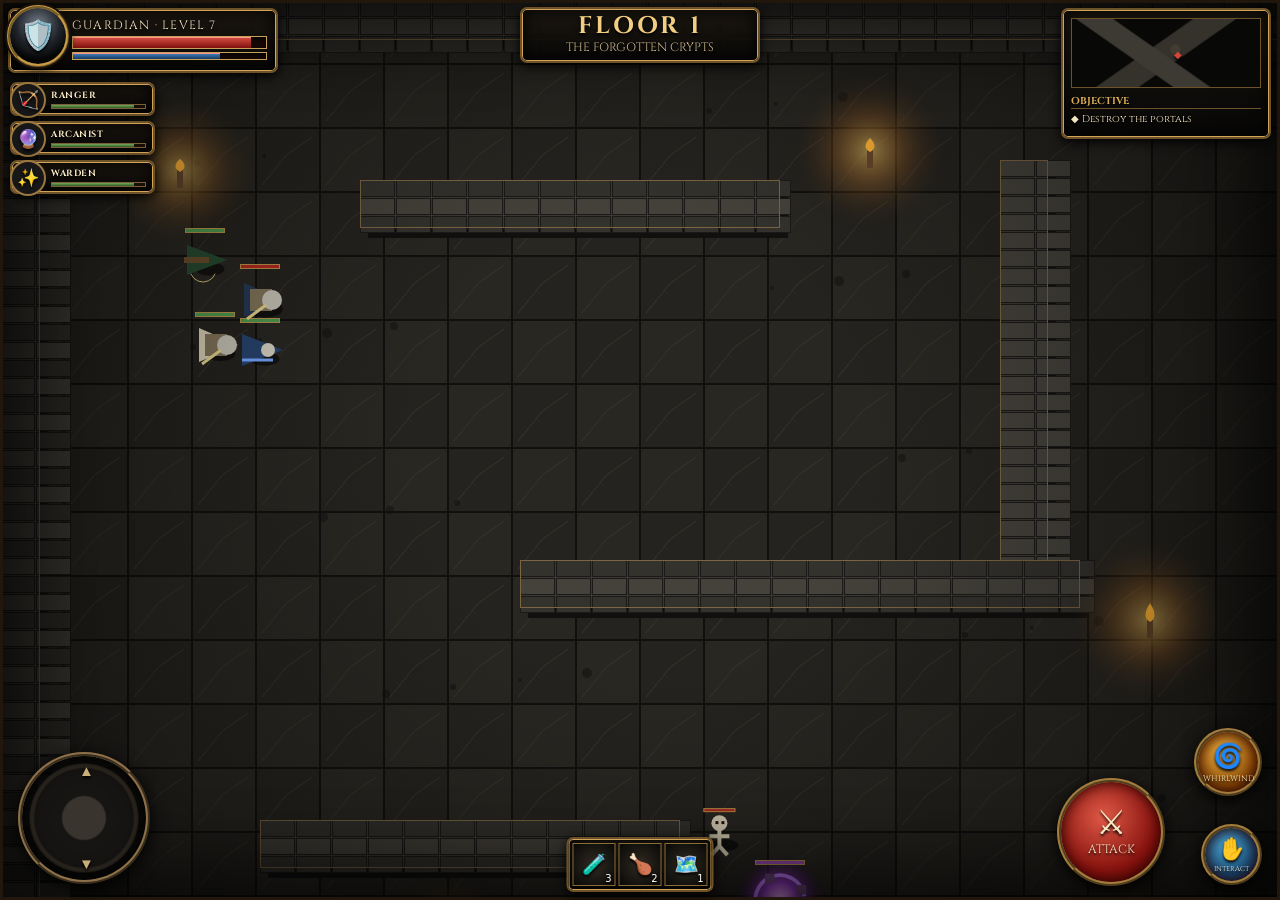
==== index.html @ 22fbf554 "Add explicit sound enable control and load isometric build" ====
<!doctype html>
<html lang="en">
<head>
  <meta charset="utf-8">
  <meta name="viewport" content="width=device-width,initial-scale=1,maximum-scale=1,user-scalable=no,viewport-fit=cover">
  <meta name="apple-mobile-web-app-capable" content="yes">
  <meta name="apple-mobile-web-app-status-bar-style" content="black-translucent">
  <meta name="theme-color" content="#090705">
  <title>Cryptbound</title>
  <link rel="manifest" href="manifest.json?v=6">
  <link rel="stylesheet" href="styles.css?v=6">
  <link rel="stylesheet" href="shell.css?v=6">
</head>
<body>
  <canvas id="game" aria-label="Cryptbound game canvas"></canvas>

  <div id="shell" aria-hidden="true">
    <div class="vignette"></div>
    <section class="hero ornate"><div class="portrait">🛡️</div><div class="hero-name">GUARDIAN · LEVEL 7</div><div class="bar-shell"><i></i></div><div class="bar-shell mana"><i></i></div></section>
    <div class="top-title ornate"><strong>FLOOR 1</strong><span>THE FORGOTTEN CRYPTS</span></div>
    <aside class="party">
      <div class="member ornate"><div class="mini-portrait">🏹</div><b>RANGER</b><div class="mini-bar"><i></i></div></div>
      <div class="member ornate"><div class="mini-portrait">🔮</div><b>ARCANIST</b><div class="mini-bar"><i></i></div></div>
      <div class="member ornate"><div class="mini-portrait">✨</div><b>WARDEN</b><div class="mini-bar"><i></i></div></div>
    </aside>
    <aside class="objective ornate"><div class="map"></div><h3>OBJECTIVE</h3><p>◆ Destroy the portals</p></aside>
    <div class="joy-ring"></div>
    <div class="actions">
      <div class="action attack-shell"><div><span>⚔</span><br>ATTACK</div></div>
      <div class="action ability-shell"><div><span>🌀</span><br>WHIRLWIND</div></div>
      <div class="action interact-shell"><div><span>✋</span><br>INTERACT</div></div>
    </div>
    <div class="bottom-loot ornate"><div class="slot">🧪<small>3</small></div><div class="slot">🍗<small>2</small></div><div class="slot">🗺️<small>1</small></div></div>
  </div>

  <button id="soundGate" type="button">🔊 Enable sound</button>
  <div id="rotate">Rotate your iPhone to landscape</div>
  <script src="game.js?v=6"></script>
  <script src="render-fix.js?v=6"></script>
</body>
</html>
---- styles.css ----
*{box-sizing:border-box}html,body{margin:0;width:100%;height:100%;overflow:hidden;background:#090b12;touch-action:none;font-family:system-ui,-apple-system,sans-serif}#game{display:block;width:100vw;height:100vh}#rotate{display:none;position:fixed;inset:0;align-items:center;justify-content:center;text-align:center;padding:2rem;color:#fff;background:#090b12;font-size:1.4rem;z-index:10}@media (orientation:portrait){#rotate{display:flex}}
---- shell.css ----
@import url('https://fonts.googleapis.com/css2?family=Cinzel:wght@500;600;700&display=swap');
:root{--gold:#c89b46;--gold2:#f3d28b;--ink:#070707;--panel:rgba(10,8,6,.84);--red:#9d241d;--green:#426d31;--blue:#254c74}
#shell{position:fixed;inset:0;z-index:4;pointer-events:none;color:#f6e7c3;font-family:Cinzel,Georgia,serif;text-shadow:0 2px 3px #000;overflow:hidden}
.ornate{background:linear-gradient(180deg,rgba(28,22,15,.95),rgba(5,5,5,.88));border:2px solid #6d5229;box-shadow:inset 0 0 0 1px #d1a45a,inset 0 0 18px #000,0 3px 12px #000;border-radius:7px}
.top-title{position:absolute;top:max(7px,env(safe-area-inset-top));left:50%;transform:translateX(-50%);min-width:240px;padding:5px 28px 7px;text-align:center;line-height:1}
.top-title strong{display:block;font-size:clamp(14px,2.4vw,24px);letter-spacing:.12em;color:#f1ce82}.top-title span{font-size:clamp(8px,1.3vw,12px);color:#c9b58a}
.hero{position:absolute;left:max(8px,env(safe-area-inset-left));top:max(8px,env(safe-area-inset-top));width:min(29vw,270px);padding:7px 9px 8px 62px;min-height:57px}
.portrait{position:absolute;left:-3px;top:-5px;width:62px;height:62px;border-radius:50%;border:3px ridge var(--gold);background:radial-gradient(circle at 50% 30%,#77808b,#20242a 45%,#050506 72%);display:grid;place-items:center;font-size:29px;box-shadow:0 0 0 2px #19130c,0 2px 10px #000}
.hero-name{font-size:12px;letter-spacing:.1em}.bar-shell{height:13px;margin:3px 0;background:#170806;border:1px solid #c7a15a;box-shadow:inset 0 2px 4px #000}.bar-shell>i{display:block;height:100%;background:linear-gradient(#db5144,#7f100d);width:92%;box-shadow:inset 0 1px #ff948a}.bar-shell.mana>i{background:linear-gradient(#4388c8,#153960);width:76%}.bar-shell.mana{height:8px}
.party{position:absolute;left:max(10px,env(safe-area-inset-left));top:82px;display:grid;gap:5px}.member{width:145px;height:34px;padding:5px 7px 4px 39px;position:relative}.member b{display:block;font-size:9px;letter-spacing:.06em}.mini-portrait{position:absolute;left:-2px;top:-2px;width:36px;height:36px;border-radius:50%;display:grid;place-items:center;border:2px solid #9b7740;background:#171717;font-size:18px}.mini-bar{height:5px;background:#190d08;border:1px solid #79603a;margin-top:3px}.mini-bar i{display:block;width:88%;height:100%;background:linear-gradient(#73a959,#315b27)}
.objective{position:absolute;right:max(9px,env(safe-area-inset-right));top:max(8px,env(safe-area-inset-top));width:min(22vw,210px);padding:8px}.map{height:70px;border:1px solid #6d5229;background:radial-gradient(circle at 55% 45%,#423c31 0 4%,transparent 5%),linear-gradient(35deg,transparent 35%,#3d3a33 36% 48%,transparent 49%),linear-gradient(-35deg,transparent 42%,#35322c 43% 57%,transparent 58%),#080807;position:relative}.map:after{content:'◆';position:absolute;left:54%;top:43%;color:#d84337;font-size:10px}.objective h3{font-size:10px;color:#d9ad55;margin:6px 0 2px;border-bottom:1px solid #6b532c}.objective p{font-size:10px;margin:3px 0}
.joy-ring{position:absolute;left:max(18px,env(safe-area-inset-left));bottom:max(16px,env(safe-area-inset-bottom));width:132px;height:132px;border-radius:50%;border:4px ridge #8c7048;background:radial-gradient(circle,#39342e 0 24%,#171513 26% 56%,#302a22 58% 61%,rgba(6,6,6,.68) 63%);box-shadow:inset 0 0 22px #000,0 4px 18px #000}.joy-ring:before,.joy-ring:after{position:absolute;color:#c8ae78;font-size:15px}.joy-ring:before{content:'▲';left:57px;top:5px}.joy-ring:after{content:'▼';left:57px;bottom:5px}
.actions{position:absolute;right:max(18px,env(safe-area-inset-right));bottom:max(14px,env(safe-area-inset-bottom));width:205px;height:158px}.action{position:absolute;border-radius:50%;display:grid;place-items:center;text-align:center;border:4px ridge #a37c3d;background:radial-gradient(circle at 42% 35%,#df5946,#85120e 62%,#2b0504);box-shadow:inset 0 0 14px #280000,0 4px 15px #000}.attack-shell{width:108px;height:108px;left:0;bottom:0;font-size:12px}.attack-shell span{font-size:34px;line-height:1}.ability-shell{width:68px;height:68px;right:0;top:0;background:radial-gradient(circle at 42% 35%,#f0b13e,#8b4a07 62%,#2d1602);font-size:8px}.ability-shell span{font-size:24px}.interact-shell{width:61px;height:61px;right:0;bottom:1px;background:radial-gradient(circle at 42% 35%,#4aa3d1,#16466f 62%,#07182d);font-size:7px}.interact-shell span{font-size:21px}
.bottom-loot{position:absolute;left:50%;transform:translateX(-50%);bottom:max(8px,env(safe-area-inset-bottom));display:flex;padding:4px;gap:3px}.slot{width:43px;height:43px;border:1px solid #8d6d37;background:radial-gradient(circle,#312b21,#080807);display:grid;place-items:center;font-size:20px;position:relative}.slot small{position:absolute;right:3px;bottom:1px;font:10px system-ui;color:#fff}
.vignette{position:absolute;inset:0;box-shadow:inset 0 0 90px 24px rgba(0,0,0,.74);border:3px solid #21170d}
@media(max-height:430px){.party{top:72px}.member{height:29px;width:132px;padding-top:3px}.mini-portrait{width:31px;height:31px}.joy-ring{width:112px;height:112px}.joy-ring:before,.joy-ring:after{left:47px}.actions{transform:scale(.88);transform-origin:right bottom}.bottom-loot{transform:translateX(-50%) scale(.82);transform-origin:bottom center}}
@media(max-width:700px){.objective{width:170px}.hero{width:225px}.top-title{min-width:190px}.party .member:nth-child(3){display:none}}
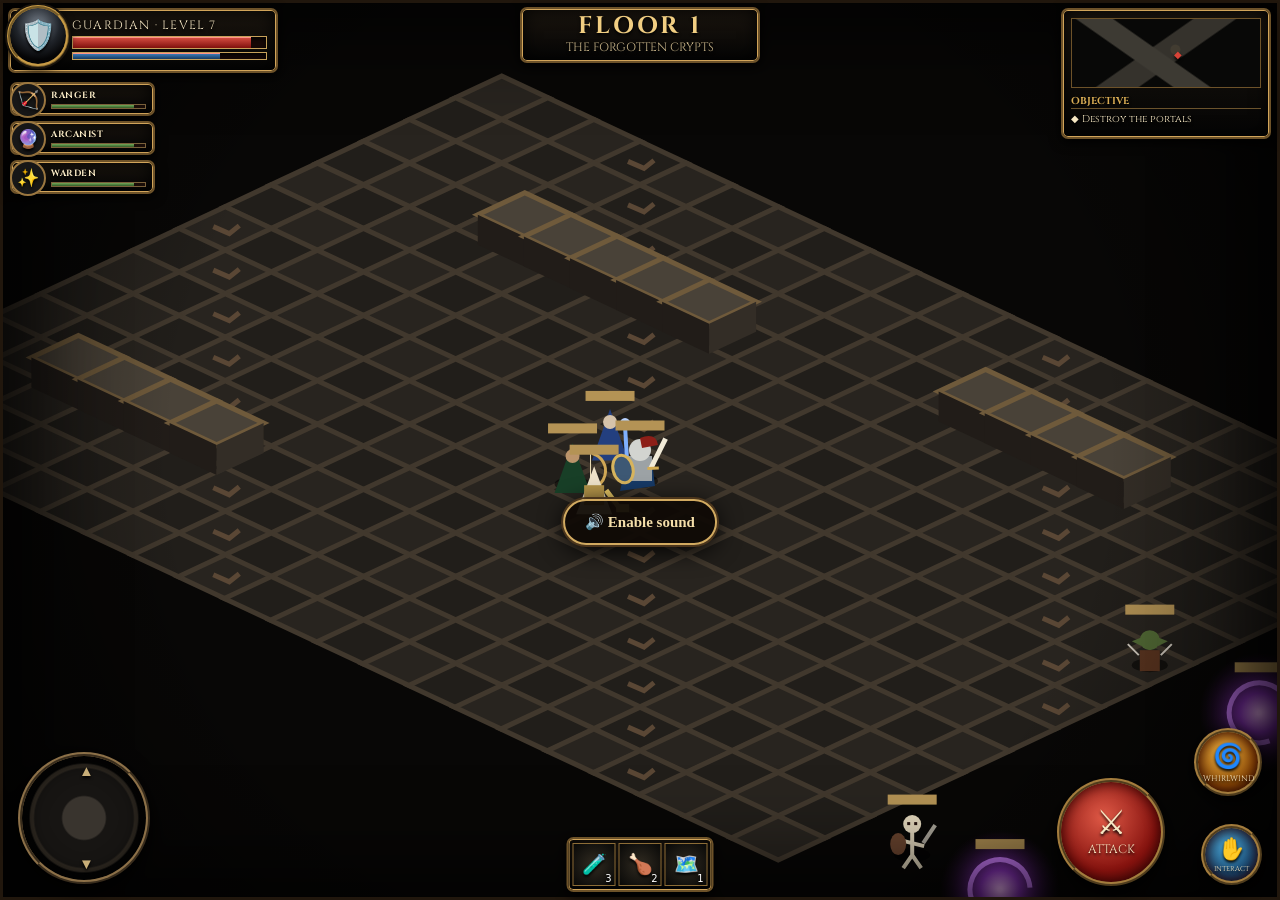
==== commit abf57e94: "Load unified game build and remove obsolete renderer" ====
--- a/index.html
+++ b/index.html
@@ -7,13 +7,12 @@
   <meta name="apple-mobile-web-app-status-bar-style" content="black-translucent">
   <meta name="theme-color" content="#090705">
   <title>Cryptbound</title>
-  <link rel="manifest" href="manifest.json?v=6">
-  <link rel="stylesheet" href="styles.css?v=6">
-  <link rel="stylesheet" href="shell.css?v=6">
+  <link rel="manifest" href="manifest.json?v=7">
+  <link rel="stylesheet" href="styles.css?v=7">
+  <link rel="stylesheet" href="shell.css?v=7">
 </head>
 <body>
   <canvas id="game" aria-label="Cryptbound game canvas"></canvas>
-
   <div id="shell" aria-hidden="true">
     <div class="vignette"></div>
     <section class="hero ornate"><div class="portrait">🛡️</div><div class="hero-name">GUARDIAN · LEVEL 7</div><div class="bar-shell"><i></i></div><div class="bar-shell mana"><i></i></div></section>
@@ -25,17 +24,11 @@
     </aside>
     <aside class="objective ornate"><div class="map"></div><h3>OBJECTIVE</h3><p>◆ Destroy the portals</p></aside>
     <div class="joy-ring"></div>
-    <div class="actions">
-      <div class="action attack-shell"><div><span>⚔</span><br>ATTACK</div></div>
-      <div class="action ability-shell"><div><span>🌀</span><br>WHIRLWIND</div></div>
-      <div class="action interact-shell"><div><span>✋</span><br>INTERACT</div></div>
-    </div>
+    <div class="actions"><div class="action attack-shell"><div><span>⚔</span><br>ATTACK</div></div><div class="action ability-shell"><div><span>🌀</span><br>WHIRLWIND</div></div><div class="action interact-shell"><div><span>✋</span><br>INTERACT</div></div></div>
     <div class="bottom-loot ornate"><div class="slot">🧪<small>3</small></div><div class="slot">🍗<small>2</small></div><div class="slot">🗺️<small>1</small></div></div>
   </div>
-
   <button id="soundGate" type="button">🔊 Enable sound</button>
   <div id="rotate">Rotate your iPhone to landscape</div>
-  <script src="game.js?v=6"></script>
-  <script src="render-fix.js?v=6"></script>
+  <script src="game.js?v=7"></script>
 </body>
 </html>
--- a/styles.css
+++ b/styles.css
@@ -1 +1 @@
-*{box-sizing:border-box}html,body{margin:0;width:100%;height:100%;overflow:hidden;background:#090b12;touch-action:none;font-family:system-ui,-apple-system,sans-serif}#game{display:block;width:100vw;height:100vh}#rotate{display:none;position:fixed;inset:0;align-items:center;justify-content:center;text-align:center;padding:2rem;color:#fff;background:#090b12;font-size:1.4rem;z-index:10}@media (orientation:portrait){#rotate{display:flex}}
+*{box-sizing:border-box}html,body{margin:0;width:100%;height:100%;overflow:hidden;background:#090b12;touch-action:none;font-family:system-ui,-apple-system,sans-serif}#game{display:block;width:100vw;height:100vh}#rotate{display:none;position:fixed;inset:0;align-items:center;justify-content:center;text-align:center;padding:2rem;color:#fff;background:#090b12;font-size:1.4rem;z-index:20}@media (orientation:portrait){#rotate{display:flex}}#soundGate{position:fixed;z-index:12;left:50%;top:58%;transform:translate(-50%,-50%);border:2px solid #d2aa60;border-radius:999px;background:rgba(15,10,6,.94);color:#f5dfaa;padding:12px 20px;font:600 15px Georgia,serif;box-shadow:0 0 0 2px #4b351c,0 5px 24px #000;pointer-events:auto}#soundGate.hidden{display:none}
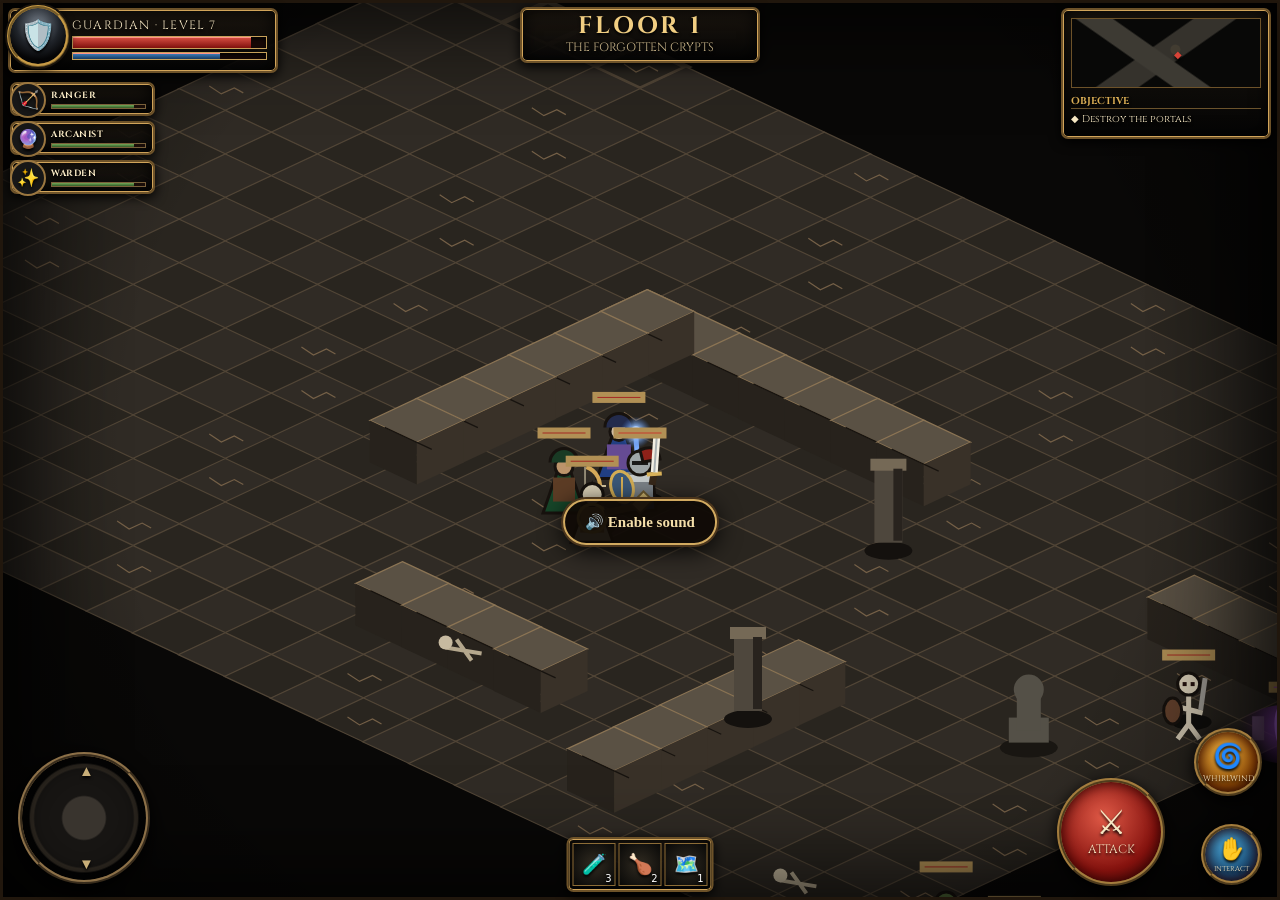
==== commit 0369bac7: "Deploy build 8 controls and art update" ====
--- a/index.html
+++ b/index.html
@@ -7,9 +7,9 @@
   <meta name="apple-mobile-web-app-status-bar-style" content="black-translucent">
   <meta name="theme-color" content="#090705">
   <title>Cryptbound</title>
-  <link rel="manifest" href="manifest.json?v=7">
-  <link rel="stylesheet" href="styles.css?v=7">
-  <link rel="stylesheet" href="shell.css?v=7">
+  <link rel="manifest" href="manifest.json?v=8">
+  <link rel="stylesheet" href="styles.css?v=8">
+  <link rel="stylesheet" href="shell.css?v=8">
 </head>
 <body>
   <canvas id="game" aria-label="Cryptbound game canvas"></canvas>
@@ -29,6 +29,6 @@
   </div>
   <button id="soundGate" type="button">🔊 Enable sound</button>
   <div id="rotate">Rotate your iPhone to landscape</div>
-  <script src="game.js?v=7"></script>
+  <script src="game.js?v=8"></script>
 </body>
 </html>
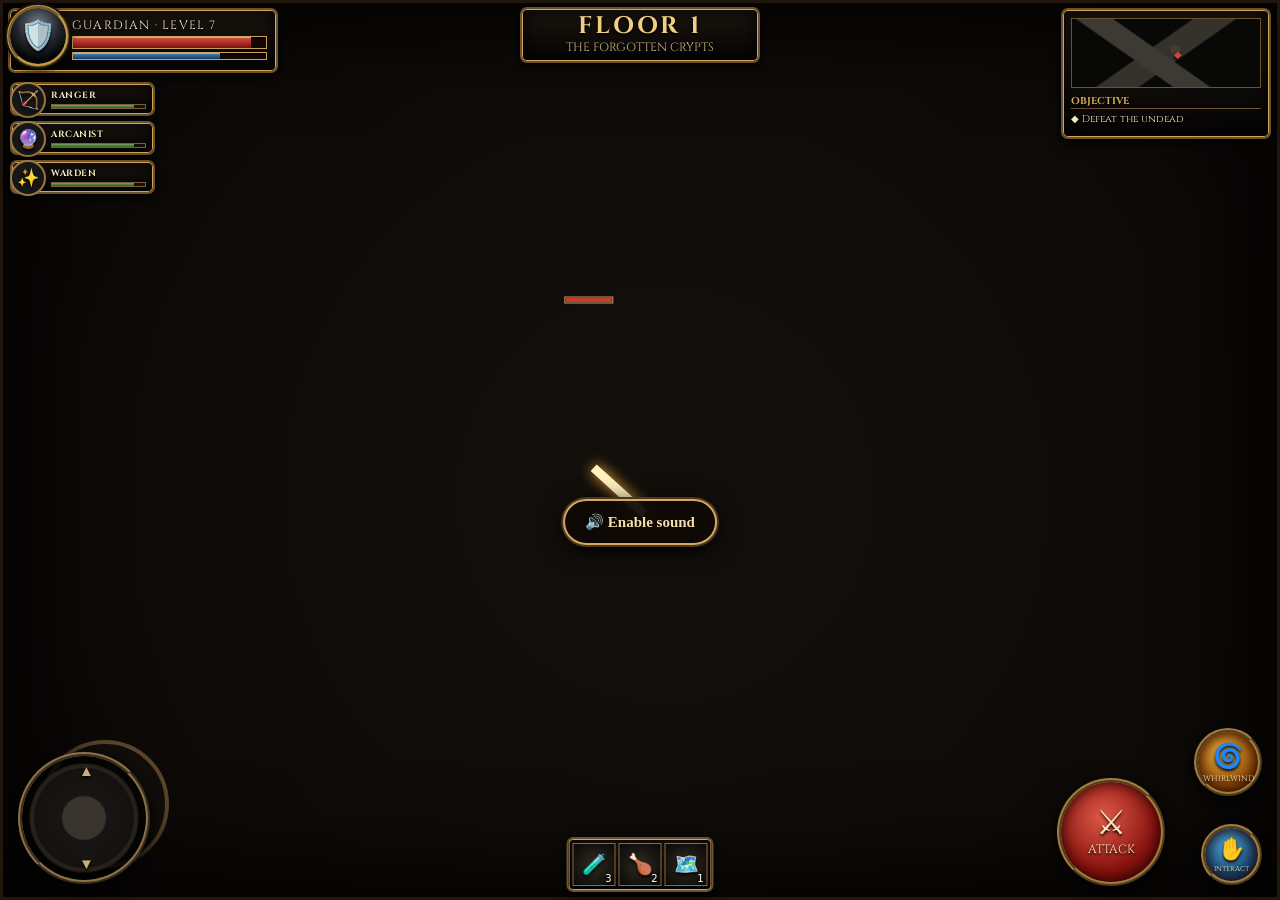
==== commit 60920637: "Deploy build 9 image art and direct controls" ====
--- a/index.html
+++ b/index.html
@@ -7,9 +7,9 @@
   <meta name="apple-mobile-web-app-status-bar-style" content="black-translucent">
   <meta name="theme-color" content="#090705">
   <title>Cryptbound</title>
-  <link rel="manifest" href="manifest.json?v=8">
-  <link rel="stylesheet" href="styles.css?v=8">
-  <link rel="stylesheet" href="shell.css?v=8">
+  <link rel="manifest" href="manifest.json?v=9">
+  <link rel="stylesheet" href="styles.css?v=9">
+  <link rel="stylesheet" href="shell.css?v=9">
 </head>
 <body>
   <canvas id="game" aria-label="Cryptbound game canvas"></canvas>
@@ -17,18 +17,14 @@
     <div class="vignette"></div>
     <section class="hero ornate"><div class="portrait">🛡️</div><div class="hero-name">GUARDIAN · LEVEL 7</div><div class="bar-shell"><i></i></div><div class="bar-shell mana"><i></i></div></section>
     <div class="top-title ornate"><strong>FLOOR 1</strong><span>THE FORGOTTEN CRYPTS</span></div>
-    <aside class="party">
-      <div class="member ornate"><div class="mini-portrait">🏹</div><b>RANGER</b><div class="mini-bar"><i></i></div></div>
-      <div class="member ornate"><div class="mini-portrait">🔮</div><b>ARCANIST</b><div class="mini-bar"><i></i></div></div>
-      <div class="member ornate"><div class="mini-portrait">✨</div><b>WARDEN</b><div class="mini-bar"><i></i></div></div>
-    </aside>
-    <aside class="objective ornate"><div class="map"></div><h3>OBJECTIVE</h3><p>◆ Destroy the portals</p></aside>
+    <aside class="party"><div class="member ornate"><div class="mini-portrait">🏹</div><b>RANGER</b><div class="mini-bar"><i></i></div></div><div class="member ornate"><div class="mini-portrait">🔮</div><b>ARCANIST</b><div class="mini-bar"><i></i></div></div><div class="member ornate"><div class="mini-portrait">✨</div><b>WARDEN</b><div class="mini-bar"><i></i></div></div></aside>
+    <aside class="objective ornate"><div class="map"></div><h3>OBJECTIVE</h3><p>◆ Defeat the undead</p></aside>
     <div class="joy-ring"></div>
     <div class="actions"><div class="action attack-shell"><div><span>⚔</span><br>ATTACK</div></div><div class="action ability-shell"><div><span>🌀</span><br>WHIRLWIND</div></div><div class="action interact-shell"><div><span>✋</span><br>INTERACT</div></div></div>
     <div class="bottom-loot ornate"><div class="slot">🧪<small>3</small></div><div class="slot">🍗<small>2</small></div><div class="slot">🗺️<small>1</small></div></div>
   </div>
   <button id="soundGate" type="button">🔊 Enable sound</button>
   <div id="rotate">Rotate your iPhone to landscape</div>
-  <script src="game.js?v=8"></script>
+  <script src="game.js?v=9"></script>
 </body>
 </html>
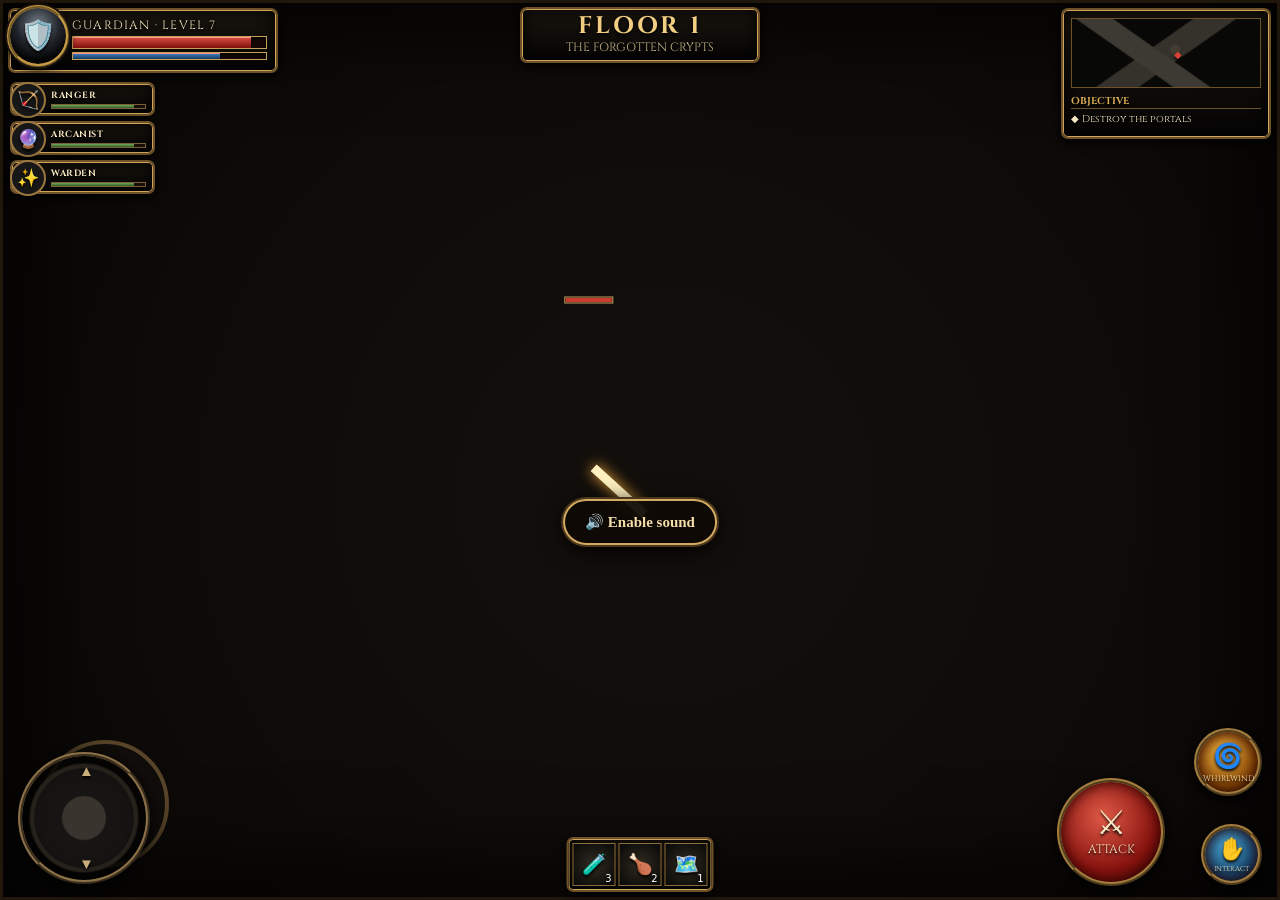
==== commit 1078cceb: "Restore visible stable build and force cache refresh" ====
--- a/index.html
+++ b/index.html
@@ -7,9 +7,9 @@
   <meta name="apple-mobile-web-app-status-bar-style" content="black-translucent">
   <meta name="theme-color" content="#090705">
   <title>Cryptbound</title>
-  <link rel="manifest" href="manifest.json?v=9">
-  <link rel="stylesheet" href="styles.css?v=9">
-  <link rel="stylesheet" href="shell.css?v=9">
+  <link rel="manifest" href="manifest.json?v=10">
+  <link rel="stylesheet" href="styles.css?v=10">
+  <link rel="stylesheet" href="shell.css?v=10">
 </head>
 <body>
   <canvas id="game" aria-label="Cryptbound game canvas"></canvas>
@@ -18,13 +18,13 @@
     <section class="hero ornate"><div class="portrait">🛡️</div><div class="hero-name">GUARDIAN · LEVEL 7</div><div class="bar-shell"><i></i></div><div class="bar-shell mana"><i></i></div></section>
     <div class="top-title ornate"><strong>FLOOR 1</strong><span>THE FORGOTTEN CRYPTS</span></div>
     <aside class="party"><div class="member ornate"><div class="mini-portrait">🏹</div><b>RANGER</b><div class="mini-bar"><i></i></div></div><div class="member ornate"><div class="mini-portrait">🔮</div><b>ARCANIST</b><div class="mini-bar"><i></i></div></div><div class="member ornate"><div class="mini-portrait">✨</div><b>WARDEN</b><div class="mini-bar"><i></i></div></div></aside>
-    <aside class="objective ornate"><div class="map"></div><h3>OBJECTIVE</h3><p>◆ Defeat the undead</p></aside>
+    <aside class="objective ornate"><div class="map"></div><h3>OBJECTIVE</h3><p>◆ Destroy the portals</p></aside>
     <div class="joy-ring"></div>
     <div class="actions"><div class="action attack-shell"><div><span>⚔</span><br>ATTACK</div></div><div class="action ability-shell"><div><span>🌀</span><br>WHIRLWIND</div></div><div class="action interact-shell"><div><span>✋</span><br>INTERACT</div></div></div>
     <div class="bottom-loot ornate"><div class="slot">🧪<small>3</small></div><div class="slot">🍗<small>2</small></div><div class="slot">🗺️<small>1</small></div></div>
   </div>
   <button id="soundGate" type="button">🔊 Enable sound</button>
   <div id="rotate">Rotate your iPhone to landscape</div>
-  <script src="game.js?v=9"></script>
+  <script src="game.js?v=10"></script>
 </body>
 </html>
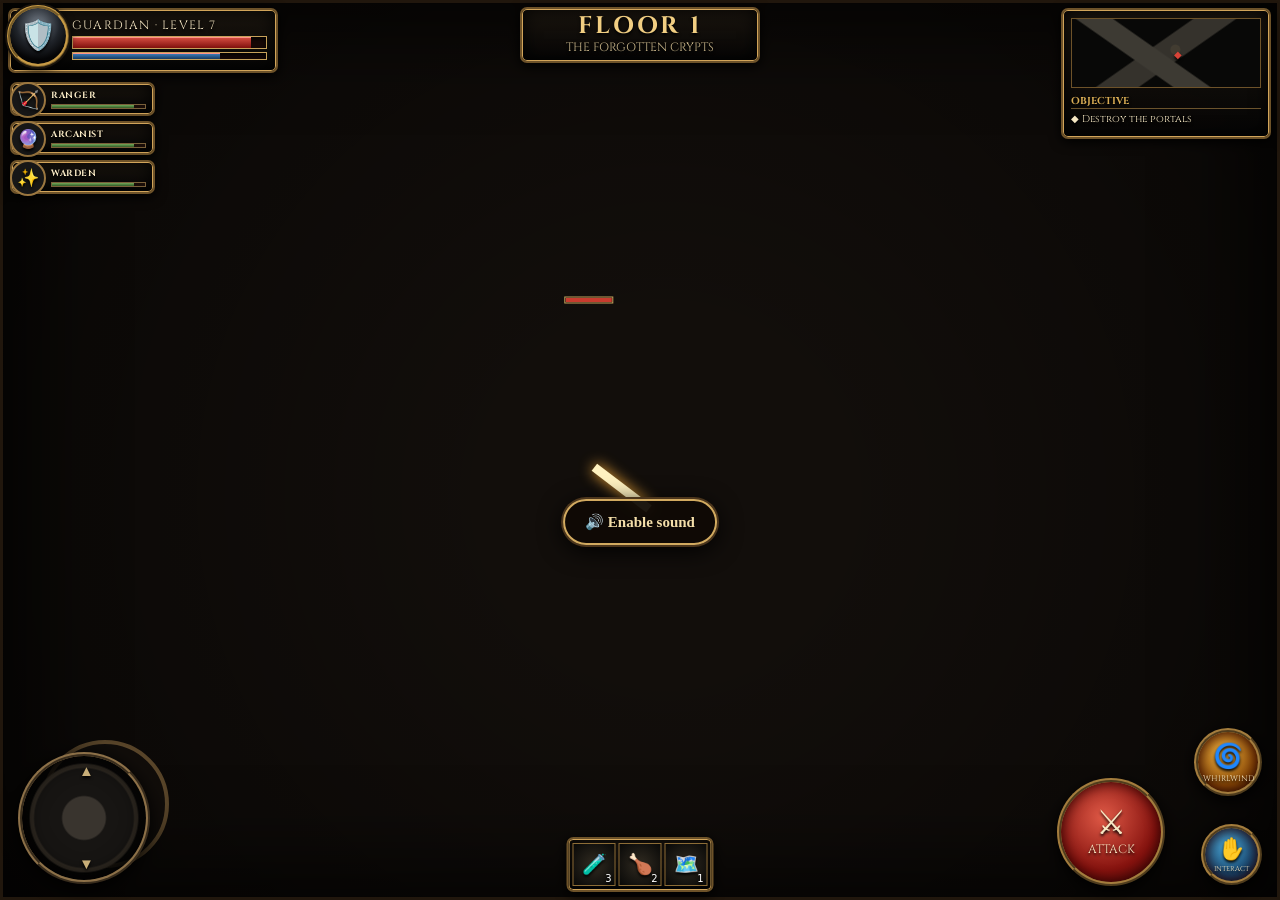
==== commit 131736ce: "Restore visible stable game shell" ====
--- a/index.html
+++ b/index.html
@@ -17,7 +17,11 @@
     <div class="vignette"></div>
     <section class="hero ornate"><div class="portrait">🛡️</div><div class="hero-name">GUARDIAN · LEVEL 7</div><div class="bar-shell"><i></i></div><div class="bar-shell mana"><i></i></div></section>
     <div class="top-title ornate"><strong>FLOOR 1</strong><span>THE FORGOTTEN CRYPTS</span></div>
-    <aside class="party"><div class="member ornate"><div class="mini-portrait">🏹</div><b>RANGER</b><div class="mini-bar"><i></i></div></div><div class="member ornate"><div class="mini-portrait">🔮</div><b>ARCANIST</b><div class="mini-bar"><i></i></div></div><div class="member ornate"><div class="mini-portrait">✨</div><b>WARDEN</b><div class="mini-bar"><i></i></div></div></aside>
+    <aside class="party">
+      <div class="member ornate"><div class="mini-portrait">🏹</div><b>RANGER</b><div class="mini-bar"><i></i></div></div>
+      <div class="member ornate"><div class="mini-portrait">🔮</div><b>ARCANIST</b><div class="mini-bar"><i></i></div></div>
+      <div class="member ornate"><div class="mini-portrait">✨</div><b>WARDEN</b><div class="mini-bar"><i></i></div></div>
+    </aside>
     <aside class="objective ornate"><div class="map"></div><h3>OBJECTIVE</h3><p>◆ Destroy the portals</p></aside>
     <div class="joy-ring"></div>
     <div class="actions"><div class="action attack-shell"><div><span>⚔</span><br>ATTACK</div></div><div class="action ability-shell"><div><span>🌀</span><br>WHIRLWIND</div></div><div class="action interact-shell"><div><span>✋</span><br>INTERACT</div></div></div>
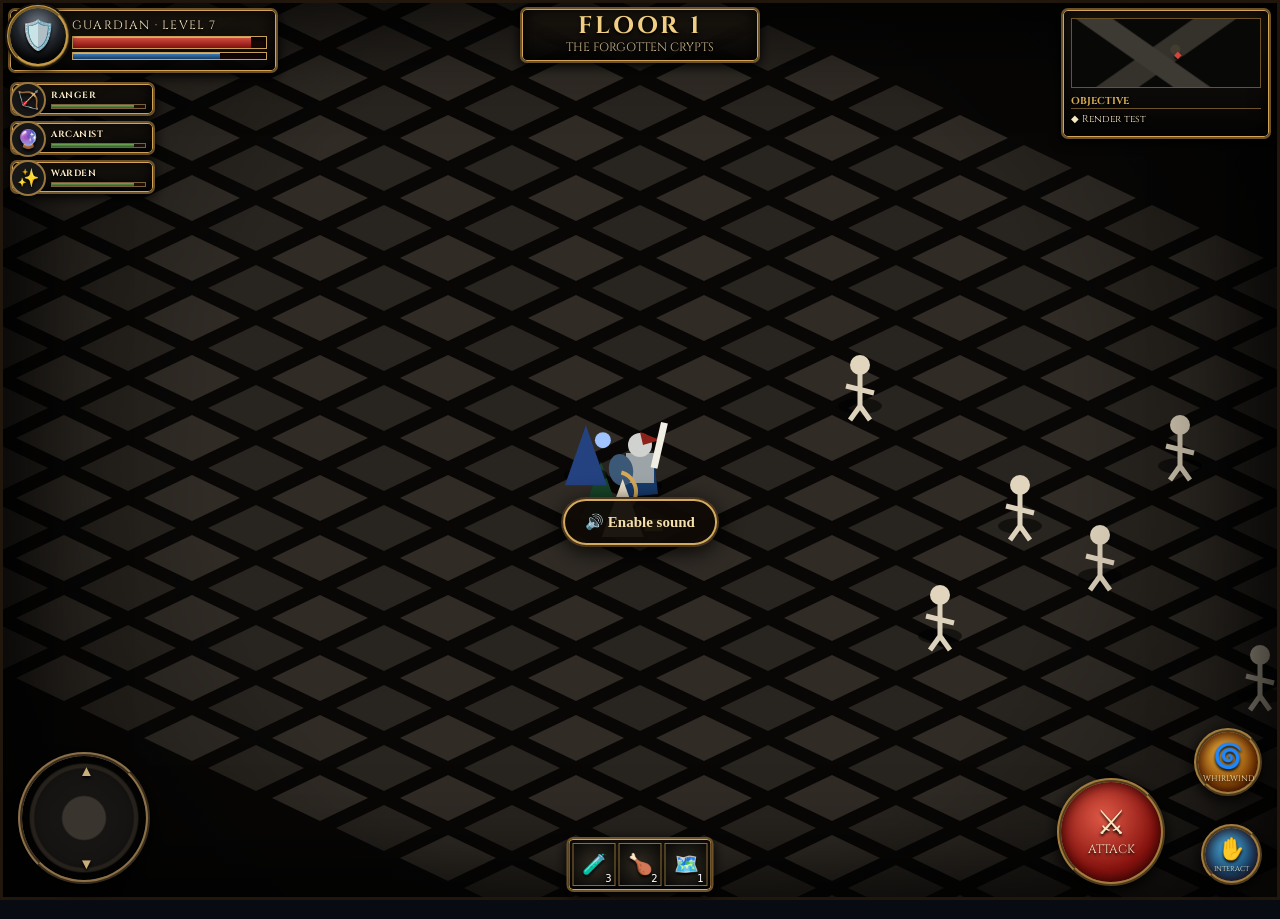
==== commit 8ffca426: "Add visible render diagnostics for iPhone black screen" ====
--- a/index.html
+++ b/index.html
@@ -7,28 +7,25 @@
   <meta name="apple-mobile-web-app-status-bar-style" content="black-translucent">
   <meta name="theme-color" content="#090705">
   <title>Cryptbound</title>
-  <link rel="manifest" href="manifest.json?v=10">
-  <link rel="stylesheet" href="styles.css?v=10">
-  <link rel="stylesheet" href="shell.css?v=10">
+  <link rel="manifest" href="manifest.json?v=11">
+  <link rel="stylesheet" href="styles.css?v=11">
+  <link rel="stylesheet" href="shell.css?v=11">
 </head>
 <body>
   <canvas id="game" aria-label="Cryptbound game canvas"></canvas>
+  <div id="renderStatus">Loading renderer…</div>
   <div id="shell" aria-hidden="true">
     <div class="vignette"></div>
     <section class="hero ornate"><div class="portrait">🛡️</div><div class="hero-name">GUARDIAN · LEVEL 7</div><div class="bar-shell"><i></i></div><div class="bar-shell mana"><i></i></div></section>
     <div class="top-title ornate"><strong>FLOOR 1</strong><span>THE FORGOTTEN CRYPTS</span></div>
-    <aside class="party">
-      <div class="member ornate"><div class="mini-portrait">🏹</div><b>RANGER</b><div class="mini-bar"><i></i></div></div>
-      <div class="member ornate"><div class="mini-portrait">🔮</div><b>ARCANIST</b><div class="mini-bar"><i></i></div></div>
-      <div class="member ornate"><div class="mini-portrait">✨</div><b>WARDEN</b><div class="mini-bar"><i></i></div></div>
-    </aside>
-    <aside class="objective ornate"><div class="map"></div><h3>OBJECTIVE</h3><p>◆ Destroy the portals</p></aside>
+    <aside class="party"><div class="member ornate"><div class="mini-portrait">🏹</div><b>RANGER</b><div class="mini-bar"><i></i></div></div><div class="member ornate"><div class="mini-portrait">🔮</div><b>ARCANIST</b><div class="mini-bar"><i></i></div></div><div class="member ornate"><div class="mini-portrait">✨</div><b>WARDEN</b><div class="mini-bar"><i></i></div></div></aside>
+    <aside class="objective ornate"><div class="map"></div><h3>OBJECTIVE</h3><p>◆ Render test</p></aside>
     <div class="joy-ring"></div>
     <div class="actions"><div class="action attack-shell"><div><span>⚔</span><br>ATTACK</div></div><div class="action ability-shell"><div><span>🌀</span><br>WHIRLWIND</div></div><div class="action interact-shell"><div><span>✋</span><br>INTERACT</div></div></div>
     <div class="bottom-loot ornate"><div class="slot">🧪<small>3</small></div><div class="slot">🍗<small>2</small></div><div class="slot">🗺️<small>1</small></div></div>
   </div>
   <button id="soundGate" type="button">🔊 Enable sound</button>
   <div id="rotate">Rotate your iPhone to landscape</div>
-  <script src="game.js?v=10"></script>
+  <script src="game.js?v=11"></script>
 </body>
-</html>
+</html>
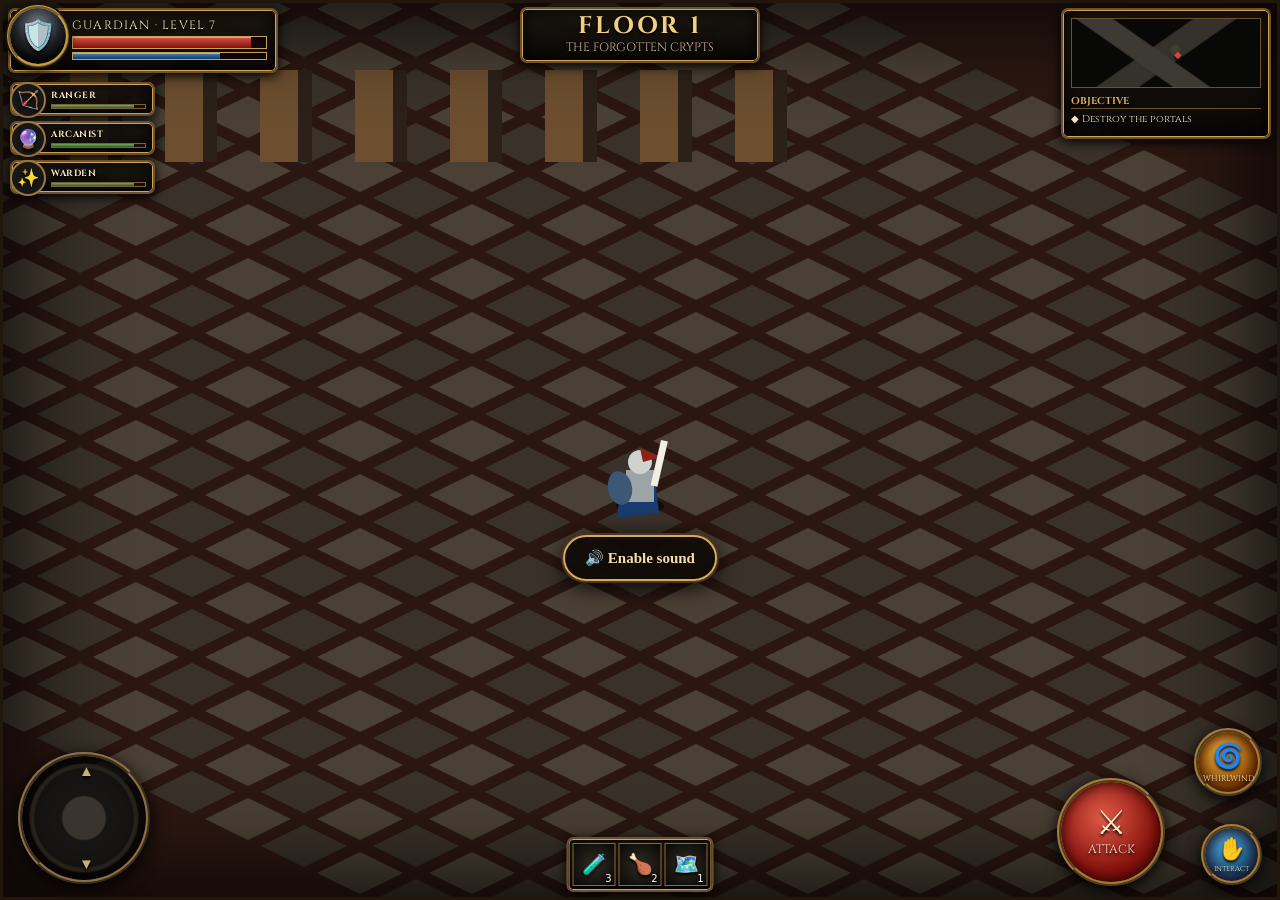
==== commit 4e598cce: "Remove diagnostic overlay and deploy bounded controls" ====
--- a/index.html
+++ b/index.html
@@ -7,25 +7,24 @@
   <meta name="apple-mobile-web-app-status-bar-style" content="black-translucent">
   <meta name="theme-color" content="#090705">
   <title>Cryptbound</title>
-  <link rel="manifest" href="manifest.json?v=11">
-  <link rel="stylesheet" href="styles.css?v=11">
-  <link rel="stylesheet" href="shell.css?v=11">
+  <link rel="manifest" href="manifest.json?v=12">
+  <link rel="stylesheet" href="styles.css?v=12">
+  <link rel="stylesheet" href="shell.css?v=12">
 </head>
 <body>
   <canvas id="game" aria-label="Cryptbound game canvas"></canvas>
-  <div id="renderStatus">Loading renderer…</div>
   <div id="shell" aria-hidden="true">
     <div class="vignette"></div>
     <section class="hero ornate"><div class="portrait">🛡️</div><div class="hero-name">GUARDIAN · LEVEL 7</div><div class="bar-shell"><i></i></div><div class="bar-shell mana"><i></i></div></section>
     <div class="top-title ornate"><strong>FLOOR 1</strong><span>THE FORGOTTEN CRYPTS</span></div>
     <aside class="party"><div class="member ornate"><div class="mini-portrait">🏹</div><b>RANGER</b><div class="mini-bar"><i></i></div></div><div class="member ornate"><div class="mini-portrait">🔮</div><b>ARCANIST</b><div class="mini-bar"><i></i></div></div><div class="member ornate"><div class="mini-portrait">✨</div><b>WARDEN</b><div class="mini-bar"><i></i></div></div></aside>
-    <aside class="objective ornate"><div class="map"></div><h3>OBJECTIVE</h3><p>◆ Render test</p></aside>
+    <aside class="objective ornate"><div class="map"></div><h3>OBJECTIVE</h3><p>◆ Destroy the portals</p></aside>
     <div class="joy-ring"></div>
     <div class="actions"><div class="action attack-shell"><div><span>⚔</span><br>ATTACK</div></div><div class="action ability-shell"><div><span>🌀</span><br>WHIRLWIND</div></div><div class="action interact-shell"><div><span>✋</span><br>INTERACT</div></div></div>
     <div class="bottom-loot ornate"><div class="slot">🧪<small>3</small></div><div class="slot">🍗<small>2</small></div><div class="slot">🗺️<small>1</small></div></div>
   </div>
   <button id="soundGate" type="button">🔊 Enable sound</button>
   <div id="rotate">Rotate your iPhone to landscape</div>
-  <script src="game.js?v=11"></script>
+  <script src="game.js?v=12"></script>
 </body>
 </html>
--- a/styles.css
+++ b/styles.css
@@ -1 +1 @@
-*{box-sizing:border-box}html,body{margin:0;width:100%;height:100%;overflow:hidden;background:#090b12;touch-action:none;font-family:system-ui,-apple-system,sans-serif}#game{display:block;width:100vw;height:100vh}#rotate{display:none;position:fixed;inset:0;align-items:center;justify-content:center;text-align:center;padding:2rem;color:#fff;background:#090b12;font-size:1.4rem;z-index:20}@media (orientation:portrait){#rotate{display:flex}}#soundGate{position:fixed;z-index:12;left:50%;top:58%;transform:translate(-50%,-50%);border:2px solid #d2aa60;border-radius:999px;background:rgba(15,10,6,.94);color:#f5dfaa;padding:12px 20px;font:600 15px Georgia,serif;box-shadow:0 0 0 2px #4b351c,0 5px 24px #000;pointer-events:auto}#soundGate.hidden{display:none}
+*{box-sizing:border-box}html,body{margin:0;width:100%;height:100%;overflow:hidden;background:#090b12;touch-action:none;font-family:system-ui,-apple-system,sans-serif}#game{position:fixed;inset:0;display:block;width:100vw;height:100vh;background:#4a0f0f;z-index:0}#renderStatus{position:fixed;left:50%;top:48%;transform:translate(-50%,-50%);z-index:50;padding:10px 14px;border:2px solid #fff;background:#b00020;color:#fff;font:bold 15px system-ui;pointer-events:none}#renderStatus.ok{background:#146c2e}#rotate{display:none;position:fixed;inset:0;align-items:center;justify-content:center;text-align:center;padding:2rem;color:#fff;background:#090b12;font-size:1.4rem;z-index:60}@media (orientation:portrait){#rotate{display:flex}}#soundGate{position:fixed;z-index:55;left:50%;top:62%;transform:translate(-50%,-50%);border:2px solid #d2aa60;border-radius:999px;background:rgba(15,10,6,.94);color:#f5dfaa;padding:12px 20px;font:600 15px Georgia,serif;box-shadow:0 0 0 2px #4b351c,0 5px 24px #000;pointer-events:auto}#soundGate.hidden{display:none}
